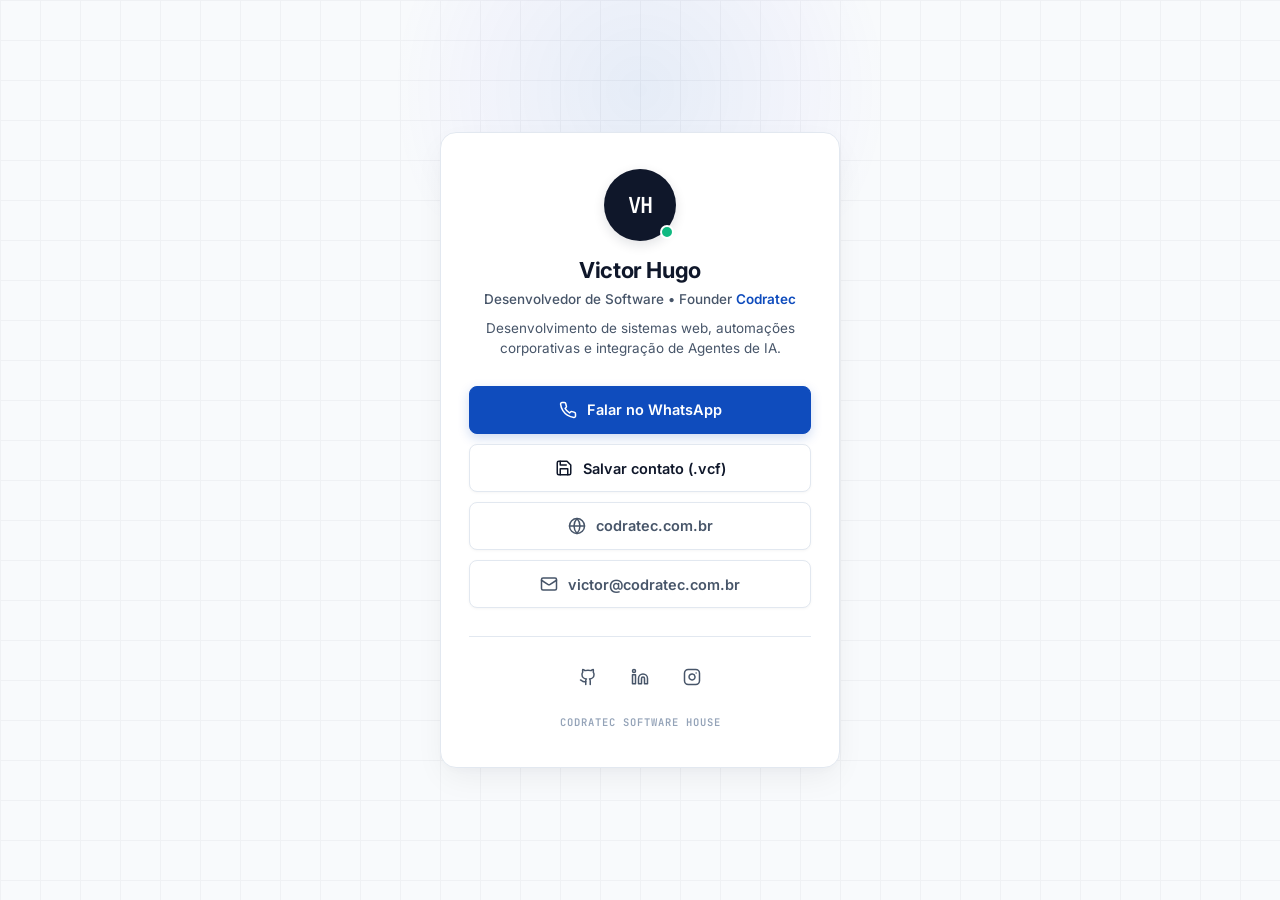
==== index.html @ 4f2d1aa6 "Add files via upload" ====
<!DOCTYPE html>
<html lang="pt-BR">

<head>
  <meta charset="UTF-8">
  <meta name="viewport" content="width=device-width, initial-scale=1.0">
  <title>Victor Hugo — Desenvolvedor de Software &amp; Founder @ Codratec</title>
  <meta name="description" content="Cartão digital e contatos diretos de Victor Hugo. Automações de processos, Agentes de IA e Sistemas Web sob medida.">
  <meta name="theme-color" content="#ffffff">

  <!-- FONTES: Inter e JetBrains Mono -->
  <link rel="preconnect" href="https://fonts.googleapis.com">
  <link rel="preconnect" href="https://fonts.gstatic.com" crossorigin>
  <link href="https://fonts.googleapis.com/css2?family=Inter:wght@400;500;600;700&family=JetBrains+Mono:wght@500;600&display=swap" rel="stylesheet">

  <link rel="stylesheet" href="style.css">
</head>

<body>

  <!-- ELEMENTOS ILUMINADORES DE FUNDO (LUZ & GRADE SUBTIL) -->
  <div class="bg-light" aria-hidden="true"></div>
  <div class="bg-grid" aria-hidden="true"></div>

  <!-- TOAST DE FEEDBACK DE AÇÕES -->
  <div id="toast" class="toast" role="status" aria-live="polite" aria-atomic="true">
    <svg class="toast-icon" width="16" height="16" viewBox="0 0 24 24" fill="none" stroke="currentColor" stroke-width="2.5" stroke-linecap="round" stroke-linejoin="round" aria-hidden="true"><polyline points="20 6 9 17 4 12"></polyline></svg>
    <span id="toast-text">Copiado com sucesso</span>
  </div>

  <div class="page-container">

    <main class="card">

      <!-- HEADER DE IDENTIDADE -->
      <header class="card-header">
        <div class="avatar-wrap">
          <div class="avatar" aria-label="Foto de perfil de Victor Hugo">VH</div>
          <span class="status-indicator" title="Disponível para novos projetos" aria-label="Status: Disponível para novos projetos"></span>
        </div>

        <div class="profile-info">
          <h1 class="name">Victor Hugo</h1>
          <p class="role">
            Desenvolvedor de Software • Founder <a href="https://codratec.com.br" target="_blank" rel="noopener noreferrer" class="brand-link">Codratec</a>
          </p>
          <p class="bio">
            Desenvolvimento de sistemas web, automações corporativas e integração de Agentes de IA.
          </p>
        </div>
      </header>

      <!-- AÇÃO PRINCIPAL & LINKS DE CONTATO -->
      <section class="actions-section" aria-label="Canais de Contato">
        
        <!-- AÇÃO PRIMÁRIA: WHATSAPP -->
        <a 
          href="https://wa.me/5521983573881?text=Ol%C3%A1%20Victor,%20vi%20seu%20cart%C3%A3o%20de%20visita%20e%20gostaria%20de%20conversar." 
          target="_blank" 
          rel="noopener noreferrer" 
          class="btn btn-primary"
        >
          <svg class="btn-svg" width="18" height="18" viewBox="0 0 24 24" fill="none" stroke="currentColor" stroke-width="2" stroke-linecap="round" stroke-linejoin="round" aria-hidden="true"><path d="M22 16.92v3a2 2 0 0 1-2.18 2 19.79 19.79 0 0 1-8.63-3.07 19.5 19.5 0 0 1-6-6 19.79 19.79 0 0 1-3.07-8.67A2 2 0 0 1 4.11 2h3a2 2 0 0 1 2 1.72 12.84 12.84 0 0 0 .7 2.81 2 2 0 0 1-.45 2.11L8.09 9.91a16 16 0 0 0 6 6l1.27-1.27a2 2 0 0 1 2.11-.45 12.84 12.84 0 0 0 2.81.7A2 2 0 0 1 22 16.92z"></path></svg>
          <span class="btn-label">Falar no WhatsApp</span>
        </a>

        <!-- AÇÃO SECUNDÁRIA: VCARD (.VCF) COM ESTADO DE LOADING -->
        <button id="vcard-btn" class="btn btn-secondary">
          <svg class="btn-svg default-icon" width="18" height="18" viewBox="0 0 24 24" fill="none" stroke="currentColor" stroke-width="2" stroke-linecap="round" stroke-linejoin="round" aria-hidden="true"><path d="M19 21H5a2 2 0 0 1-2-2V5a2 2 0 0 1 2-2h11l5 5v11a2 2 0 0 1-2 2z"></path><polyline points="17 21 17 13 7 13 7 21"></polyline><polyline points="7 3 7 8 15 8"></polyline></svg>
          <svg class="btn-svg spinner-icon" width="18" height="18" viewBox="0 0 24 24" fill="none" stroke="currentColor" stroke-width="2" stroke-linecap="round" stroke-linejoin="round" aria-hidden="true"><line x1="12" y1="2" x2="12" y2="6"></line><line x1="12" y1="18" x2="12" y2="22"></line><line x1="4.93" y1="4.93" x2="7.76" y2="7.76"></line><line x1="16.24" y1="16.24" x2="19.07" y2="19.07"></line><line x1="2" y1="12" x2="6" y2="12"></line><line x1="18" y1="12" x2="22" y2="12"></line><line x1="4.93" y1="19.07" x2="7.76" y2="16.24"></line><line x1="16.24" y1="7.76" x2="19.07" y2="4.93"></line></svg>
          <span class="btn-label">Salvar contato (.vcf)</span>
        </button>

        <!-- SITE INSTITUCIONAL -->
        <a 
          href="https://codratec.com.br" 
          target="_blank" 
          rel="noopener noreferrer" 
          class="btn btn-tertiary"
        >
          <svg class="btn-svg" width="18" height="18" viewBox="0 0 24 24" fill="none" stroke="currentColor" stroke-width="2" stroke-linecap="round" stroke-linejoin="round" aria-hidden="true"><circle cx="12" cy="12" r="10"></circle><line x1="2" x2="22" y1="12" y2="12"></line><path d="M12 2a15.3 15.3 0 0 1 4 10 15.3 15.3 0 0 1-4 10 15.3 15.3 0 0 1-4-10 15.3 15.3 0 0 1 4-10z"></path></svg>
          <span class="btn-label">codratec.com.br</span>
        </a>

        <!-- CÓPIA DE E-MAIL -->
        <button class="btn btn-tertiary copy-trigger" data-copy="victor@codratec.com.br">
          <svg class="btn-svg" width="18" height="18" viewBox="0 0 24 24" fill="none" stroke="currentColor" stroke-width="2" stroke-linecap="round" stroke-linejoin="round" aria-hidden="true"><rect width="20" height="16" x="2" y="4" rx="2"></rect><path d="m22 7-8.97 5.7a1.94 1.94 0 0 1-2.06 0L2 7"></path></svg>
          <span class="btn-label">victor@codratec.com.br</span>
        </button>

      </section>

      <!-- PERFIS SOCIAIS -->
      <footer class="card-footer">
        <nav class="social-nav" aria-label="Redes Sociais">
          <a href="https://github.com/viteeet" target="_blank" rel="noopener noreferrer" aria-label="GitHub de Victor Hugo" class="social-link">
            <svg width="18" height="18" viewBox="0 0 24 24" fill="none" stroke="currentColor" stroke-width="2" stroke-linecap="round" stroke-linejoin="round"><path d="M15 22v-4a4.8 4.8 0 0 0-1-3.5c3 0 6-2 6-5.5.08-1.25-.27-2.48-1-3.5.28-1.15.28-2.35 0-3.5 0 0-1 0-3 1.5-2.64-.5-5.36-.5-8 0C6 2 5 2 5 2c-.3 1.15-.3 2.35 0 3.5A5.403 5.403 0 0 0 4 9c0 3.5 3 5.5 6 5.5-.39.49-.68 1.05-.85 1.65-.17.6-.22 1.23-.15 1.85v4"></path><path d="M9 18c-4.51 2-5-2-7-2"></path></svg>
          </a>
          <a href="https://br.linkedin.com/in/victor-hugo-8785451b9" target="_blank" rel="noopener noreferrer" aria-label="LinkedIn de Victor Hugo" class="social-link">
            <svg width="18" height="18" viewBox="0 0 24 24" fill="none" stroke="currentColor" stroke-width="2" stroke-linecap="round" stroke-linejoin="round"><path d="M16 8a6 6 0 0 1 6 6v7h-4v-7a2 2 0 0 0-2-2 2 2 0 0 0-2 2v7h-4v-7a6 6 0 0 1 6-6z"></path><rect width="4" height="12" x="2" y="9"></rect><circle cx="4" cy="4" r="2"></circle></svg>
          </a>
          <a href="https://www.instagram.com/codratec/" target="_blank" rel="noopener noreferrer" aria-label="Instagram da Codratec" class="social-link">
            <svg width="18" height="18" viewBox="0 0 24 24" fill="none" stroke="currentColor" stroke-width="2" stroke-linecap="round" stroke-linejoin="round"><rect width="20" height="20" x="2" y="2" rx="5" ry="5"></rect><path d="M16 11.37A4 4 0 1 1 12.63 8 4 4 0 0 1 16 11.37z"></path><line x1="17.5" x2="17.51" y1="6.5" y2="6.5"></line></svg>
          </a>
        </nav>
        
        <div class="brand-tag">CODRATEC SOFTWARE HOUSE</div>
      </footer>

    </main>

  </div>

  <script src="script.js"></script>

</body>

</html>
---- style.css ----
/* =====================================================
   DESIGN SYSTEM - CODRATEC BIO SITE
   Baseado em princípios de Product Design (UI/UX)
===================================================== */

:root {
  /* Cores de Marca & Neutras */
  --color-brand-primary: #0f4cbd;
  --color-brand-hover: #0b3d91;
  --color-brand-active: #082d6c;
  
  --color-bg-page: #f8fafc;
  --color-bg-card: #ffffff;
  --color-bg-subtle: #f1f5f9;
  
  --color-text-primary: #0f172a;
  --color-text-secondary: #475569;
  --color-text-tertiary: #94a3b8;
  
  --color-border: #e2e8f0;
  --color-border-hover: #cbd5e1;
  
  --color-success: #10b981;
  --color-focus-ring: #0f4cbd;

  /* Tipografia */
  --font-sans: 'Inter', -apple-system, BlinkMacSystemFont, "Segoe UI", Roboto, sans-serif;
  --font-mono: 'JetBrains Mono', monospace;

  /* Geometria & Sombras */
  --radius-sm: 6px;
  --radius-md: 8px;
  --radius-lg: 16px;
  --radius-full: 9999px;
}

/* RESET MINIMALISTA & ACESSIBILIDADE */
*, *::before, *::after {
  box-sizing: border-box;
  margin: 0;
  padding: 0;
}

html, body {
  min-height: 100vh;
  background-color: var(--color-bg-page);
}

body {
  color: var(--color-text-primary);
  font-family: var(--font-sans);
  font-size: 14px;
  line-height: 1.5;
  -webkit-font-smoothing: antialiased;
  -moz-osx-font-smoothing: grayscale;
  display: flex;
  align-items: center;
  justify-content: center;
  padding: 24px 20px;
  padding-bottom: max(24px, env(safe-area-inset-bottom));
  position: relative;
  overflow-x: hidden;
}

/* EFEITOS ELEGANTES DE LUZ E ESTRUTURA NO FUNDO */
.bg-light {
  position: fixed;
  top: -100px;
  left: 50%;
  transform: translateX(-50%);
  width: 540px;
  height: 380px;
  background: radial-gradient(circle, rgba(15, 76, 189, 0.08) 0%, rgba(79, 70, 229, 0.03) 50%, transparent 75%);
  pointer-events: none;
  z-index: 0;
  border-radius: 50%;
}

.bg-grid {
  position: fixed;
  inset: 0;
  opacity: 0.035;
  background-image: 
    linear-gradient(to right, var(--color-text-primary) 1px, transparent 1px),
    linear-gradient(to bottom, var(--color-text-primary) 1px, transparent 1px);
  background-size: 2.5rem 2.5rem;
  pointer-events: none;
  z-index: 0;
}

a {
  color: inherit;
  text-decoration: none;
  -webkit-tap-highlight-color: transparent;
}

button {
  font-family: inherit;
  font-size: inherit;
  cursor: pointer;
  border: none;
  background: none;
  color: inherit;
  text-align: left;
  -webkit-tap-highlight-color: transparent;
}

/* FOCUS ACCESSIBILITY (WCAG Standard) */
:focus-visible {
  outline: 2px solid var(--color-focus-ring);
  outline-offset: 2px;
}

/* LAYOUT CONTAINER */
.page-container {
  position: relative;
  z-index: 1;
  width: 100%;
  max-width: 400px;
  margin: 0 auto;
}

/* NO MOBILE: SEM CAIXA/CARD, FLUI NATIVO NA TELA */
.card {
  background-color: transparent;
  border: none;
  border-radius: 0;
  padding: 0;
  box-shadow: none;
  width: 100%;
}

/* DESKTOP (>= 640px): APLICA O CARD E ESTRUTURA COM SOMBRA SUAVE DE SOBREPOSIÇÃO */
@media (min-width: 640px) {
  body {
    padding: 40px 16px;
  }

  .card {
    background-color: var(--color-bg-card);
    border: 1px solid var(--color-border);
    border-radius: var(--radius-lg);
    padding: 36px 28px;
    box-shadow: 0 12px 32px -4px rgba(15, 23, 42, 0.06), 0 4px 12px -2px rgba(15, 23, 42, 0.03);
  }
}

/* HEADER DO PERFIL */
.card-header {
  display: flex;
  flex-direction: column;
  align-items: center;
  text-align: center;
  margin-bottom: 28px;
}

.avatar-wrap {
  position: relative;
  margin-bottom: 16px;
}

.avatar {
  width: 72px;
  height: 72px;
  border-radius: 50%;
  background-color: var(--color-text-primary);
  color: #ffffff;
  display: flex;
  align-items: center;
  justify-content: center;
  font-family: var(--font-mono);
  font-weight: 600;
  font-size: 22px;
  letter-spacing: -0.5px;
  user-select: none;
  box-shadow: 0 4px 12px rgba(15, 23, 42, 0.12);
}

.status-indicator {
  position: absolute;
  bottom: 2px;
  right: 2px;
  width: 14px;
  height: 14px;
  background-color: var(--color-success);
  border: 2.5px solid #ffffff;
  border-radius: 50%;
}

.name {
  font-size: 22px;
  font-weight: 700;
  letter-spacing: -0.4px;
  color: var(--color-text-primary);
  line-height: 1.25;
}

.role {
  font-size: 13.5px;
  font-weight: 500;
  color: var(--color-text-secondary);
  margin-top: 4px;
}

.brand-link {
  color: var(--color-brand-primary);
  font-weight: 600;
  transition: color 0.15s ease;
}

.brand-link:hover {
  color: var(--color-brand-hover);
  text-decoration: underline;
}

.bio {
  font-size: 13.5px;
  color: var(--color-text-secondary);
  margin-top: 10px;
  line-height: 1.45;
  max-width: 320px;
}

/* SEÇÃO DE AÇÕES & BOTÕES */
.actions-section {
  display: flex;
  flex-direction: column;
  gap: 10px;
  margin-bottom: 28px;
}

/* COMPONENTE BOTÃO COM ESTADOS COMPLETOS */
.btn {
  display: flex;
  align-items: center;
  justify-content: center;
  gap: 10px;
  width: 100%;
  min-height: 48px;
  padding: 0 16px;
  border-radius: var(--radius-md);
  font-size: 14.5px;
  font-weight: 600;
  transition: background-color 0.15s ease, border-color 0.15s ease, color 0.15s ease, transform 0.1s ease, box-shadow 0.15s ease;
  user-select: none;
  position: relative;
}

.btn-svg {
  flex-shrink: 0;
  transition: transform 0.15s ease;
}

.btn-label {
  white-space: nowrap;
  overflow: hidden;
  text-overflow: ellipsis;
}

/* BOTÃO PRIMÁRIO (WHATSAPP) */
.btn-primary {
  background-color: var(--color-brand-primary);
  border: 1px solid var(--color-brand-primary);
  color: #ffffff;
  box-shadow: 0 4px 12px rgba(15, 76, 189, 0.2);
}

.btn-primary:hover {
  background-color: var(--color-brand-hover);
  border-color: var(--color-brand-hover);
  box-shadow: 0 6px 16px rgba(15, 76, 189, 0.28);
}

.btn-primary:active {
  background-color: var(--color-brand-active);
  transform: scale(0.99);
  box-shadow: 0 2px 8px rgba(15, 76, 189, 0.2);
}

/* BOTÃO SECUNDÁRIO (VCARD / CONTATO) */
.btn-secondary {
  background-color: #ffffff;
  border: 1px solid var(--color-border);
  color: var(--color-text-primary);
  box-shadow: 0 1px 3px rgba(0, 0, 0, 0.04);
}

.btn-secondary:hover {
  background-color: var(--color-bg-subtle);
  border-color: var(--color-border-hover);
  box-shadow: 0 2px 6px rgba(0, 0, 0, 0.06);
}

.btn-secondary:active {
  background-color: #e2e8f0;
  transform: scale(0.99);
}

/* BOTÃO TERCIÁRIO (LINKS SECUNDÁRIOS & CÓPIA) */
.btn-tertiary {
  background-color: #ffffff;
  border: 1px solid var(--color-border);
  color: var(--color-text-secondary);
  box-shadow: 0 1px 3px rgba(0, 0, 0, 0.04);
}

.btn-tertiary:hover {
  background-color: var(--color-bg-subtle);
  border-color: var(--color-border-hover);
  color: var(--color-text-primary);
  box-shadow: 0 2px 6px rgba(0, 0, 0, 0.06);
}

.btn-tertiary:active {
  background-color: #e2e8f0;
  transform: scale(0.99);
}

/* ESTADO DISABLED E LOADING */
.btn:disabled, .btn.is-disabled {
  opacity: 0.6;
  cursor: not-allowed;
  pointer-events: none;
}

.spinner-icon {
  display: none;
  animation: spin 0.8s linear infinite;
}

.btn.is-loading .default-icon {
  display: none;
}

.btn.is-loading .spinner-icon {
  display: block;
}

@keyframes spin {
  from { transform: rotate(0deg); }
  to { transform: rotate(360deg); }
}

/* FOOTER DO CARD & REDES SOCIAIS */
.card-footer {
  display: flex;
  flex-direction: column;
  align-items: center;
  gap: 18px;
  padding-top: 20px;
  border-top: 1px solid var(--color-border);
}

.social-nav {
  display: flex;
  align-items: center;
  justify-content: center;
  gap: 12px;
}

.social-link {
  display: flex;
  align-items: center;
  justify-content: center;
  width: 40px;
  height: 40px;
  border-radius: var(--radius-sm);
  color: var(--color-text-secondary);
  transition: color 0.15s ease, background-color 0.15s ease;
}

.social-link:hover {
  color: var(--color-text-primary);
  background-color: var(--color-bg-subtle);
}

.brand-tag {
  font-family: var(--font-mono);
  font-size: 10.5px;
  font-weight: 600;
  letter-spacing: 1px;
  color: var(--color-text-tertiary);
}

/* TOAST FEEDBACK COMPONENT */
.toast {
  position: fixed;
  bottom: max(24px, env(safe-area-inset-bottom));
  left: 50%;
  transform: translateX(-50%) translateY(40px);
  opacity: 0;
  visibility: hidden;
  background-color: var(--color-text-primary);
  color: #ffffff;
  padding: 10px 16px;
  border-radius: var(--radius-md);
  font-size: 13px;
  font-weight: 500;
  display: flex;
  align-items: center;
  gap: 8px;
  box-shadow: 0 10px 25px -3px rgba(0, 0, 0, 0.15);
  z-index: 1000;
  transition: transform 0.2s ease, opacity 0.2s ease, visibility 0.2s ease;
  pointer-events: none;
}

.toast.is-visible {
  transform: translateX(-50%) translateY(0);
  opacity: 1;
  visibility: visible;
}

.toast-icon {
  color: var(--color-success);
}
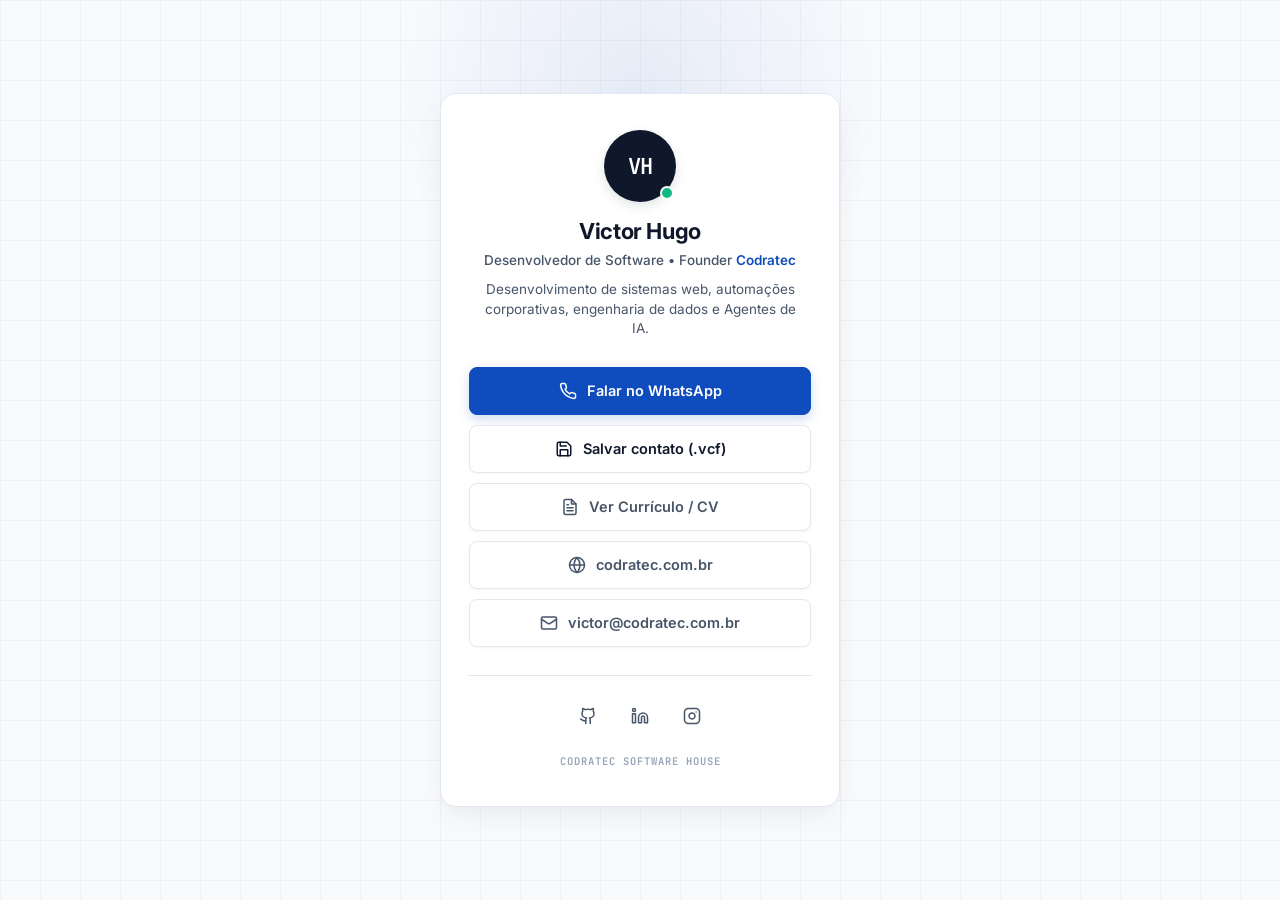
==== commit d1279bac: "update adicionando cv" ====
--- a/index.html
+++ b/index.html
@@ -5,7 +5,7 @@
   <meta charset="UTF-8">
   <meta name="viewport" content="width=device-width, initial-scale=1.0">
   <title>Victor Hugo — Desenvolvedor de Software &amp; Founder @ Codratec</title>
-  <meta name="description" content="Cartão digital e contatos diretos de Victor Hugo. Automações de processos, Agentes de IA e Sistemas Web sob medida.">
+  <meta name="description" content="Cartão digital e contatos diretos de Victor Hugo. Automações de processos, dados, Agentes de IA e Sistemas Web sob medida.">
   <meta name="theme-color" content="#ffffff">
 
   <!-- FONTES: Inter e JetBrains Mono -->
@@ -45,7 +45,7 @@
             Desenvolvedor de Software • Founder <a href="https://codratec.com.br" target="_blank" rel="noopener noreferrer" class="brand-link">Codratec</a>
           </p>
           <p class="bio">
-            Desenvolvimento de sistemas web, automações corporativas e integração de Agentes de IA.
+            Desenvolvimento de sistemas web, automações corporativas, engenharia de dados e Agentes de IA.
           </p>
         </div>
       </header>
@@ -70,6 +70,15 @@
           <svg class="btn-svg spinner-icon" width="18" height="18" viewBox="0 0 24 24" fill="none" stroke="currentColor" stroke-width="2" stroke-linecap="round" stroke-linejoin="round" aria-hidden="true"><line x1="12" y1="2" x2="12" y2="6"></line><line x1="12" y1="18" x2="12" y2="22"></line><line x1="4.93" y1="4.93" x2="7.76" y2="7.76"></line><line x1="16.24" y1="16.24" x2="19.07" y2="19.07"></line><line x1="2" y1="12" x2="6" y2="12"></line><line x1="18" y1="12" x2="22" y2="12"></line><line x1="4.93" y1="19.07" x2="7.76" y2="16.24"></line><line x1="16.24" y1="7.76" x2="19.07" y2="4.93"></line></svg>
           <span class="btn-label">Salvar contato (.vcf)</span>
         </button>
+
+        <!-- VER CURRÍCULO PROFISSIONAL -->
+        <a 
+          href="curriculo.html" 
+          class="btn btn-tertiary"
+        >
+          <svg class="btn-svg" width="18" height="18" viewBox="0 0 24 24" fill="none" stroke="currentColor" stroke-width="2" stroke-linecap="round" stroke-linejoin="round" aria-hidden="true"><path d="M14 2H6a2 2 0 0 0-2 2v16a2 2 0 0 0 2 2h12a2 2 0 0 0 2-2V8z"></path><polyline points="14 2 14 8 20 8"></polyline><line x1="16" y1="13" x2="8" y2="13"></line><line x1="16" y1="17" x2="8" y2="17"></line><polyline points="10 9 9 9 8 9"></polyline></svg>
+          <span class="btn-label">Ver Currículo / CV</span>
+        </a>
 
         <!-- SITE INSTITUCIONAL -->
         <a 
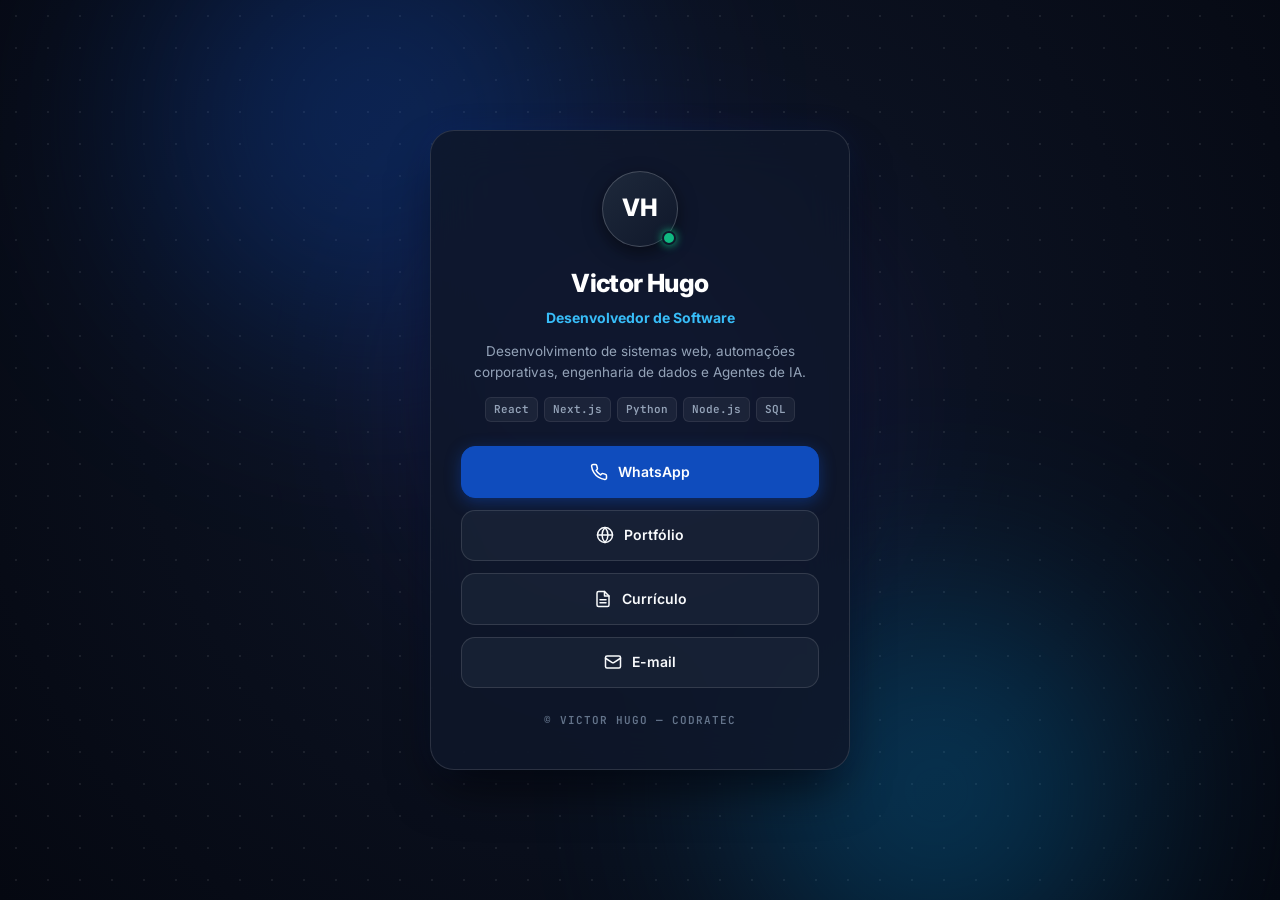
==== commit a56fbea1: "update ux and ui" ====
--- a/index.html
+++ b/index.html
@@ -4,121 +4,111 @@
 <head>
   <meta charset="UTF-8">
   <meta name="viewport" content="width=device-width, initial-scale=1.0">
-  <title>Victor Hugo — Desenvolvedor de Software &amp; Founder @ Codratec</title>
-  <meta name="description" content="Cartão digital e contatos diretos de Victor Hugo. Automações de processos, dados, Agentes de IA e Sistemas Web sob medida.">
-  <meta name="theme-color" content="#ffffff">
+  <title>Victor Hugo | Desenvolvedor de Software</title>
+  <meta name="description" content="Cartão digital e contatos diretos de Victor Hugo. Automações corporativas, engenharia de dados, Agentes de IA e Sistemas Web sob medida.">
+  <meta name="theme-color" content="#090d16">
 
   <!-- FONTES: Inter e JetBrains Mono -->
   <link rel="preconnect" href="https://fonts.googleapis.com">
   <link rel="preconnect" href="https://fonts.gstatic.com" crossorigin>
-  <link href="https://fonts.googleapis.com/css2?family=Inter:wght@400;500;600;700&family=JetBrains+Mono:wght@500;600&display=swap" rel="stylesheet">
+  <link href="https://fonts.googleapis.com/css2?family=Inter:wght@400;500;600;700;800&family=JetBrains+Mono:wght@500;600&display=swap" rel="stylesheet">
 
   <link rel="stylesheet" href="style.css">
 </head>
 
 <body>
 
-  <!-- ELEMENTOS ILUMINADORES DE FUNDO (LUZ & GRADE SUBTIL) -->
-  <div class="bg-light" aria-hidden="true"></div>
-  <div class="bg-grid" aria-hidden="true"></div>
+  <!-- BACKGROUND ANIMADO DARK (LUZES FLUTUANTES + GRADE PULSANTE) -->
+  <div class="bg-animated" aria-hidden="true">
+    <div class="bg-grid-overlay"></div>
+    <div class="glow-orb glow-orb-1"></div>
+    <div class="glow-orb glow-orb-2"></div>
+    <div class="glow-orb glow-orb-3"></div>
+  </div>
 
-  <!-- TOAST DE FEEDBACK DE AÇÕES -->
+  <!-- TOAST DE FEEDBACK -->
   <div id="toast" class="toast" role="status" aria-live="polite" aria-atomic="true">
     <svg class="toast-icon" width="16" height="16" viewBox="0 0 24 24" fill="none" stroke="currentColor" stroke-width="2.5" stroke-linecap="round" stroke-linejoin="round" aria-hidden="true"><polyline points="20 6 9 17 4 12"></polyline></svg>
-    <span id="toast-text">Copiado com sucesso</span>
+    <span id="toast-text">victor@codratec.com.br copiado</span>
   </div>
 
-  <div class="page-container">
+  <!-- CARD CENTRALIZADO DARK (CAPRICHADO E ELEGANTE) -->
+  <main class="bio-card">
 
-    <main class="card">
+    <!-- HEADER DO PERFIL -->
+    <header class="bio-header">
+      <div class="avatar-wrap">
+        <div class="avatar">VH</div>
+        <span class="status-dot" title="Disponível para novos projetos"></span>
+      </div>
 
-      <!-- HEADER DE IDENTIDADE -->
-      <header class="card-header">
-        <div class="avatar-wrap">
-          <div class="avatar" aria-label="Foto de perfil de Victor Hugo">VH</div>
-          <span class="status-indicator" title="Disponível para novos projetos" aria-label="Status: Disponível para novos projetos"></span>
-        </div>
+      <h1 class="bio-name">Victor Hugo</h1>
+      <h2 class="bio-role">Desenvolvedor de Software</h2>
+      <p class="bio-desc">
+        Desenvolvimento de sistemas web, automações corporativas, engenharia de dados e Agentes de IA.
+      </p>
 
-        <div class="profile-info">
-          <h1 class="name">Victor Hugo</h1>
-          <p class="role">
-            Desenvolvedor de Software • Founder <a href="https://codratec.com.br" target="_blank" rel="noopener noreferrer" class="brand-link">Codratec</a>
-          </p>
-          <p class="bio">
-            Desenvolvimento de sistemas web, automações corporativas, engenharia de dados e Agentes de IA.
-          </p>
-        </div>
-      </header>
+      <!-- TAGS DE TECNOLOGIAS SUBTIS -->
+      <div class="tech-pills">
+        <span class="tech-pill">React</span>
+        <span class="tech-pill">Next.js</span>
+        <span class="tech-pill">Python</span>
+        <span class="tech-pill">Node.js</span>
+        <span class="tech-pill">SQL</span>
+      </div>
+    </header>
 
-      <!-- AÇÃO PRINCIPAL & LINKS DE CONTATO -->
-      <section class="actions-section" aria-label="Canais de Contato">
-        
-        <!-- AÇÃO PRIMÁRIA: WHATSAPP -->
-        <a 
-          href="https://wa.me/5521983573881?text=Ol%C3%A1%20Victor,%20vi%20seu%20cart%C3%A3o%20de%20visita%20e%20gostaria%20de%20conversar." 
-          target="_blank" 
-          rel="noopener noreferrer" 
-          class="btn btn-primary"
-        >
-          <svg class="btn-svg" width="18" height="18" viewBox="0 0 24 24" fill="none" stroke="currentColor" stroke-width="2" stroke-linecap="round" stroke-linejoin="round" aria-hidden="true"><path d="M22 16.92v3a2 2 0 0 1-2.18 2 19.79 19.79 0 0 1-8.63-3.07 19.5 19.5 0 0 1-6-6 19.79 19.79 0 0 1-3.07-8.67A2 2 0 0 1 4.11 2h3a2 2 0 0 1 2 1.72 12.84 12.84 0 0 0 .7 2.81 2 2 0 0 1-.45 2.11L8.09 9.91a16 16 0 0 0 6 6l1.27-1.27a2 2 0 0 1 2.11-.45 12.84 12.84 0 0 0 2.81.7A2 2 0 0 1 22 16.92z"></path></svg>
-          <span class="btn-label">Falar no WhatsApp</span>
-        </a>
+    <!-- BOTÕES EMPILHADOS LIMPOS -->
+    <div class="bio-links">
 
-        <!-- AÇÃO SECUNDÁRIA: VCARD (.VCF) COM ESTADO DE LOADING -->
-        <button id="vcard-btn" class="btn btn-secondary">
-          <svg class="btn-svg default-icon" width="18" height="18" viewBox="0 0 24 24" fill="none" stroke="currentColor" stroke-width="2" stroke-linecap="round" stroke-linejoin="round" aria-hidden="true"><path d="M19 21H5a2 2 0 0 1-2-2V5a2 2 0 0 1 2-2h11l5 5v11a2 2 0 0 1-2 2z"></path><polyline points="17 21 17 13 7 13 7 21"></polyline><polyline points="7 3 7 8 15 8"></polyline></svg>
-          <svg class="btn-svg spinner-icon" width="18" height="18" viewBox="0 0 24 24" fill="none" stroke="currentColor" stroke-width="2" stroke-linecap="round" stroke-linejoin="round" aria-hidden="true"><line x1="12" y1="2" x2="12" y2="6"></line><line x1="12" y1="18" x2="12" y2="22"></line><line x1="4.93" y1="4.93" x2="7.76" y2="7.76"></line><line x1="16.24" y1="16.24" x2="19.07" y2="19.07"></line><line x1="2" y1="12" x2="6" y2="12"></line><line x1="18" y1="12" x2="22" y2="12"></line><line x1="4.93" y1="19.07" x2="7.76" y2="16.24"></line><line x1="16.24" y1="7.76" x2="19.07" y2="4.93"></line></svg>
-          <span class="btn-label">Salvar contato (.vcf)</span>
-        </button>
+      <!-- 1. WHATSAPP -->
+      <a 
+        href="https://wa.me/5521983573881?text=Ol%C3%A1%20Victor,%20vi%20seu%20cart%C3%A3o%20de%20visita%20e%20gostaria%20de%20conversar." 
+        target="_blank" 
+        rel="noopener noreferrer" 
+        class="bio-btn btn-primary"
+      >
+        <svg width="18" height="18" viewBox="0 0 24 24" fill="none" stroke="currentColor" stroke-width="2" stroke-linecap="round" stroke-linejoin="round"><path d="M22 16.92v3a2 2 0 0 1-2.18 2 19.79 19.79 0 0 1-8.63-3.07 19.5 19.5 0 0 1-6-6 19.79 19.79 0 0 1-3.07-8.67A2 2 0 0 1 4.11 2h3a2 2 0 0 1 2 1.72 12.84 12.84 0 0 0 .7 2.81 2 2 0 0 1-.45 2.11L8.09 9.91a16 16 0 0 0 6 6l1.27-1.27a2 2 0 0 1 2.11-.45 12.84 12.84 0 0 0 2.81.7A2 2 0 0 1 22 16.92z"></path></svg>
+        <span>WhatsApp</span>
+      </a>
 
-        <!-- VER CURRÍCULO PROFISSIONAL -->
-        <a 
-          href="curriculo.html" 
-          class="btn btn-tertiary"
-        >
-          <svg class="btn-svg" width="18" height="18" viewBox="0 0 24 24" fill="none" stroke="currentColor" stroke-width="2" stroke-linecap="round" stroke-linejoin="round" aria-hidden="true"><path d="M14 2H6a2 2 0 0 0-2 2v16a2 2 0 0 0 2 2h12a2 2 0 0 0 2-2V8z"></path><polyline points="14 2 14 8 20 8"></polyline><line x1="16" y1="13" x2="8" y2="13"></line><line x1="16" y1="17" x2="8" y2="17"></line><polyline points="10 9 9 9 8 9"></polyline></svg>
-          <span class="btn-label">Ver Currículo / CV</span>
-        </a>
+      <!-- 2. PORTFÓLIO -->
+      <a 
+        href="https://codratec.com.br" 
+        target="_blank" 
+        rel="noopener noreferrer" 
+        class="bio-btn btn-outline"
+      >
+        <svg width="18" height="18" viewBox="0 0 24 24" fill="none" stroke="currentColor" stroke-width="2" stroke-linecap="round" stroke-linejoin="round"><circle cx="12" cy="12" r="10"></circle><line x1="2" x2="22" y1="12" y2="12"></line><path d="M12 2a15.3 15.3 0 0 1 4 10 15.3 15.3 0 0 1-4 10 15.3 15.3 0 0 1-4-10 15.3 15.3 0 0 1 4-10z"></path></svg>
+        <span>Portfólio</span>
+      </a>
 
-        <!-- SITE INSTITUCIONAL -->
-        <a 
-          href="https://codratec.com.br" 
-          target="_blank" 
-          rel="noopener noreferrer" 
-          class="btn btn-tertiary"
-        >
-          <svg class="btn-svg" width="18" height="18" viewBox="0 0 24 24" fill="none" stroke="currentColor" stroke-width="2" stroke-linecap="round" stroke-linejoin="round" aria-hidden="true"><circle cx="12" cy="12" r="10"></circle><line x1="2" x2="22" y1="12" y2="12"></line><path d="M12 2a15.3 15.3 0 0 1 4 10 15.3 15.3 0 0 1-4 10 15.3 15.3 0 0 1-4-10 15.3 15.3 0 0 1 4-10z"></path></svg>
-          <span class="btn-label">codratec.com.br</span>
-        </a>
+      <!-- 3. CURRÍCULO -->
+      <a 
+        href="curriculo.html" 
+        class="bio-btn btn-outline"
+      >
+        <svg width="18" height="18" viewBox="0 0 24 24" fill="none" stroke="currentColor" stroke-width="2" stroke-linecap="round" stroke-linejoin="round"><path d="M14 2H6a2 2 0 0 0-2 2v16a2 2 0 0 0 2 2h12a2 2 0 0 0 2-2V8z"></path><polyline points="14 2 14 8 20 8"></polyline><line x1="16" y1="13" x2="8" y2="13"></line><line x1="16" y1="17" x2="8" y2="17"></line></svg>
+        <span>Currículo</span>
+      </a>
 
-        <!-- CÓPIA DE E-MAIL -->
-        <button class="btn btn-tertiary copy-trigger" data-copy="victor@codratec.com.br">
-          <svg class="btn-svg" width="18" height="18" viewBox="0 0 24 24" fill="none" stroke="currentColor" stroke-width="2" stroke-linecap="round" stroke-linejoin="round" aria-hidden="true"><rect width="20" height="16" x="2" y="4" rx="2"></rect><path d="m22 7-8.97 5.7a1.94 1.94 0 0 1-2.06 0L2 7"></path></svg>
-          <span class="btn-label">victor@codratec.com.br</span>
-        </button>
+      <!-- 4. E-MAIL -->
+      <a 
+        href="mailto:victor@codratec.com.br" 
+        class="bio-btn btn-outline"
+      >
+        <svg width="18" height="18" viewBox="0 0 24 24" fill="none" stroke="currentColor" stroke-width="2" stroke-linecap="round" stroke-linejoin="round"><rect x="2" y="4" width="20" height="16" rx="2"></rect><path d="m22 7-8.97 5.7a1.94 1.94 0 0 1-2.06 0L2 7"></path></svg>
+        <span>E-mail</span>
+      </a>
 
-      </section>
+    </div>
 
-      <!-- PERFIS SOCIAIS -->
-      <footer class="card-footer">
-        <nav class="social-nav" aria-label="Redes Sociais">
-          <a href="https://github.com/viteeet" target="_blank" rel="noopener noreferrer" aria-label="GitHub de Victor Hugo" class="social-link">
-            <svg width="18" height="18" viewBox="0 0 24 24" fill="none" stroke="currentColor" stroke-width="2" stroke-linecap="round" stroke-linejoin="round"><path d="M15 22v-4a4.8 4.8 0 0 0-1-3.5c3 0 6-2 6-5.5.08-1.25-.27-2.48-1-3.5.28-1.15.28-2.35 0-3.5 0 0-1 0-3 1.5-2.64-.5-5.36-.5-8 0C6 2 5 2 5 2c-.3 1.15-.3 2.35 0 3.5A5.403 5.403 0 0 0 4 9c0 3.5 3 5.5 6 5.5-.39.49-.68 1.05-.85 1.65-.17.6-.22 1.23-.15 1.85v4"></path><path d="M9 18c-4.51 2-5-2-7-2"></path></svg>
-          </a>
-          <a href="https://br.linkedin.com/in/victor-hugo-8785451b9" target="_blank" rel="noopener noreferrer" aria-label="LinkedIn de Victor Hugo" class="social-link">
-            <svg width="18" height="18" viewBox="0 0 24 24" fill="none" stroke="currentColor" stroke-width="2" stroke-linecap="round" stroke-linejoin="round"><path d="M16 8a6 6 0 0 1 6 6v7h-4v-7a2 2 0 0 0-2-2 2 2 0 0 0-2 2v7h-4v-7a6 6 0 0 1 6-6z"></path><rect width="4" height="12" x="2" y="9"></rect><circle cx="4" cy="4" r="2"></circle></svg>
-          </a>
-          <a href="https://www.instagram.com/codratec/" target="_blank" rel="noopener noreferrer" aria-label="Instagram da Codratec" class="social-link">
-            <svg width="18" height="18" viewBox="0 0 24 24" fill="none" stroke="currentColor" stroke-width="2" stroke-linecap="round" stroke-linejoin="round"><rect width="20" height="20" x="2" y="2" rx="5" ry="5"></rect><path d="M16 11.37A4 4 0 1 1 12.63 8 4 4 0 0 1 16 11.37z"></path><line x1="17.5" x2="17.51" y1="6.5" y2="6.5"></line></svg>
-          </a>
-        </nav>
-        
-        <div class="brand-tag">CODRATEC SOFTWARE HOUSE</div>
-      </footer>
+    <!-- FOOTER -->
+    <footer class="bio-footer">
+      © Victor Hugo — Codratec
+    </footer>
 
-    </main>
-
-  </div>
+  </main>
 
   <script src="script.js"></script>
 
--- a/style.css
+++ b/style.css
@@ -1,416 +1,413 @@
 /* =====================================================
-   DESIGN SYSTEM - CODRATEC BIO SITE
-   Baseado em princípios de Product Design (UI/UX)
-===================================================== */
-
+   DARK EXECUTIVE TECH BIO SITE — ULTRA CAPRICHADO (VERCEL/APPLE STYLE)
+   ===================================================== */
 :root {
-  /* Cores de Marca & Neutras */
   --color-brand-primary: #0f4cbd;
-  --color-brand-hover: #0b3d91;
-  --color-brand-active: #082d6c;
-  
-  --color-bg-page: #f8fafc;
-  --color-bg-card: #ffffff;
-  --color-bg-subtle: #f1f5f9;
-  
-  --color-text-primary: #0f172a;
-  --color-text-secondary: #475569;
-  --color-text-tertiary: #94a3b8;
-  
-  --color-border: #e2e8f0;
-  --color-border-hover: #cbd5e1;
-  
-  --color-success: #10b981;
-  --color-focus-ring: #0f4cbd;
-
-  /* Tipografia */
+  --color-brand-hover: #1d4ed8;
+  --color-bg-page: #090d16;
+  --color-bg-card: rgba(15, 23, 42, 0.85);
+  --color-text-primary: #f8fafc;
+  --color-text-secondary: #94a3b8;
+  --color-text-tertiary: #64748b;
+  --color-border: rgba(255, 255, 255, 0.12);
+  --color-border-hover: rgba(56, 189, 248, 0.4);
+
   --font-sans: 'Inter', -apple-system, BlinkMacSystemFont, "Segoe UI", Roboto, sans-serif;
   --font-mono: 'JetBrains Mono', monospace;
-
-  /* Geometria & Sombras */
-  --radius-sm: 6px;
-  --radius-md: 8px;
-  --radius-lg: 16px;
-  --radius-full: 9999px;
-}
-
-/* RESET MINIMALISTA & ACESSIBILIDADE */
+}
+
 *, *::before, *::after {
   box-sizing: border-box;
   margin: 0;
   padding: 0;
 }
 
-html, body {
-  min-height: 100vh;
+body {
   background-color: var(--color-bg-page);
-}
-
-body {
   color: var(--color-text-primary);
   font-family: var(--font-sans);
-  font-size: 14px;
-  line-height: 1.5;
+  font-size: 15px;
+  line-height: 1.6;
   -webkit-font-smoothing: antialiased;
-  -moz-osx-font-smoothing: grayscale;
+  min-height: 100vh;
   display: flex;
   align-items: center;
   justify-content: center;
-  padding: 24px 20px;
-  padding-bottom: max(24px, env(safe-area-inset-bottom));
+  padding: 32px 16px;
   position: relative;
   overflow-x: hidden;
 }
 
-/* EFEITOS ELEGANTES DE LUZ E ESTRUTURA NO FUNDO */
-.bg-light {
+/* ANIMAÇÃO GLOBAL FADE IN UP */
+@keyframes fadeInUp {
+  from {
+    opacity: 0;
+    transform: translateY(24px) scale(0.98);
+  }
+  to {
+    opacity: 1;
+    transform: translateY(0) scale(1);
+  }
+}
+
+/* BACKGROUND ANIMADO PREMIUM (LUZES + GRADE PULSANTE + BRILHO) */
+.bg-animated {
   position: fixed;
-  top: -100px;
-  left: 50%;
-  transform: translateX(-50%);
-  width: 540px;
-  height: 380px;
-  background: radial-gradient(circle, rgba(15, 76, 189, 0.08) 0%, rgba(79, 70, 229, 0.03) 50%, transparent 75%);
+  inset: 0;
+  overflow: hidden;
   pointer-events: none;
   z-index: 0;
+  background: radial-gradient(circle at 50% 40%, #0f172a 0%, #050811 100%);
+}
+
+.bg-grid-overlay {
+  position: absolute;
+  inset: 0;
+  background-image: radial-gradient(rgba(255, 255, 255, 0.08) 1px, transparent 1px);
+  background-size: 32px 32px;
+  animation: gridPulse 6s ease-in-out infinite alternate;
+}
+
+.glow-orb {
+  position: absolute;
   border-radius: 50%;
-}
-
-.bg-grid {
-  position: fixed;
-  inset: 0;
-  opacity: 0.035;
-  background-image: 
-    linear-gradient(to right, var(--color-text-primary) 1px, transparent 1px),
-    linear-gradient(to bottom, var(--color-text-primary) 1px, transparent 1px);
-  background-size: 2.5rem 2.5rem;
-  pointer-events: none;
-  z-index: 0;
-}
-
-a {
-  color: inherit;
-  text-decoration: none;
-  -webkit-tap-highlight-color: transparent;
-}
-
-button {
-  font-family: inherit;
-  font-size: inherit;
-  cursor: pointer;
-  border: none;
-  background: none;
-  color: inherit;
-  text-align: left;
-  -webkit-tap-highlight-color: transparent;
-}
-
-/* FOCUS ACCESSIBILITY (WCAG Standard) */
-:focus-visible {
-  outline: 2px solid var(--color-focus-ring);
-  outline-offset: 2px;
-}
-
-/* LAYOUT CONTAINER */
-.page-container {
+  filter: blur(110px);
+  opacity: 0.35;
+  animation: floatOrb 14s ease-in-out infinite alternate;
+}
+
+.glow-orb-1 {
+  width: 440px;
+  height: 440px;
+  background: #0f4cbd;
+  top: -100px;
+  left: 12%;
+}
+
+.glow-orb-2 {
+  width: 380px;
+  height: 380px;
+  background: #0284c7;
+  bottom: -80px;
+  right: 12%;
+  animation-delay: -7s;
+}
+
+.glow-orb-3 {
+  width: 320px;
+  height: 320px;
+  background: #4338ca;
+  top: 45%;
+  left: 50%;
+  transform: translate(-50%, -50%);
+  animation: pulseCenter 9s ease-in-out infinite alternate;
+}
+
+@keyframes gridPulse {
+  0% { opacity: 0.35; transform: scale(1); }
+  100% { opacity: 0.85; transform: scale(1.02); }
+}
+
+@keyframes floatOrb {
+  0% { transform: translate(0, 0) scale(1); }
+  50% { transform: translate(65px, 45px) scale(1.15); }
+  100% { transform: translate(-55px, -35px) scale(0.9); }
+}
+
+@keyframes pulseCenter {
+  0% { opacity: 0.2; transform: translate(-50%, -50%) scale(0.9); }
+  100% { opacity: 0.5; transform: translate(-50%, -50%) scale(1.25); }
+}
+
+/* CARD CENTRALIZADO DARK */
+.bio-card {
   position: relative;
   z-index: 1;
   width: 100%;
-  max-width: 400px;
-  margin: 0 auto;
-}
-
-/* NO MOBILE: SEM CAIXA/CARD, FLUI NATIVO NA TELA */
-.card {
-  background-color: transparent;
-  border: none;
-  border-radius: 0;
-  padding: 0;
-  box-shadow: none;
-  width: 100%;
-}
-
-/* DESKTOP (>= 640px): APLICA O CARD E ESTRUTURA COM SOMBRA SUAVE DE SOBREPOSIÇÃO */
-@media (min-width: 640px) {
-  body {
-    padding: 40px 16px;
-  }
-
-  .card {
-    background-color: var(--color-bg-card);
-    border: 1px solid var(--color-border);
-    border-radius: var(--radius-lg);
-    padding: 36px 28px;
-    box-shadow: 0 12px 32px -4px rgba(15, 23, 42, 0.06), 0 4px 12px -2px rgba(15, 23, 42, 0.03);
-  }
-}
-
-/* HEADER DO PERFIL */
-.card-header {
+  max-width: 420px;
+  background: var(--color-bg-card);
+  backdrop-filter: blur(24px);
+  -webkit-backdrop-filter: blur(24px);
+  border: 1px solid var(--color-border);
+  border-radius: 24px;
+  padding: 40px 30px;
+  box-shadow: 
+    0 25px 50px -12px rgba(0, 0, 0, 0.7),
+    0 0 30px rgba(15, 76, 189, 0.12);
   display: flex;
   flex-direction: column;
   align-items: center;
   text-align: center;
-  margin-bottom: 28px;
+  animation: fadeInUp 0.8s cubic-bezier(0.16, 1, 0.3, 1) forwards;
+  transition: border-color 0.3s ease, box-shadow 0.3s ease;
+}
+
+.bio-card:hover {
+  border-color: rgba(255, 255, 255, 0.2);
+  box-shadow: 
+    0 30px 60px -15px rgba(0, 0, 0, 0.8),
+    0 0 40px rgba(15, 76, 189, 0.2);
+}
+
+/* HEADER DO PERFIL */
+.bio-header {
+  margin-bottom: 24px;
+  opacity: 0;
+  animation: fadeInUp 0.65s cubic-bezier(0.16, 1, 0.3, 1) 0.15s forwards;
+  width: 100%;
 }
 
 .avatar-wrap {
   position: relative;
-  margin-bottom: 16px;
+  width: 76px;
+  height: 76px;
+  margin: 0 auto 16px;
 }
 
 .avatar {
-  width: 72px;
-  height: 72px;
+  width: 100%;
+  height: 100%;
   border-radius: 50%;
-  background-color: var(--color-text-primary);
+  background: linear-gradient(135deg, #1e293b 0%, #0f172a 100%);
   color: #ffffff;
+  font-weight: 800;
+  font-size: 24px;
   display: flex;
   align-items: center;
   justify-content: center;
-  font-family: var(--font-mono);
-  font-weight: 600;
-  font-size: 22px;
-  letter-spacing: -0.5px;
-  user-select: none;
-  box-shadow: 0 4px 12px rgba(15, 23, 42, 0.12);
-}
-
-.status-indicator {
+  border: 1.5px solid rgba(255, 255, 255, 0.2);
+  box-shadow: 0 6px 18px rgba(0, 0, 0, 0.5);
+  transition: transform 0.35s cubic-bezier(0.34, 1.56, 0.64, 1);
+}
+
+.status-dot {
   position: absolute;
   bottom: 2px;
   right: 2px;
   width: 14px;
   height: 14px;
-  background-color: var(--color-success);
-  border: 2.5px solid #ffffff;
   border-radius: 50%;
-}
-
-.name {
-  font-size: 22px;
+  background-color: #10b981;
+  border: 2.5px solid #0f172a;
+  box-shadow: 0 0 8px #10b981;
+}
+
+.avatar-wrap:hover .avatar {
+  transform: scale(1.08) rotate(3deg);
+}
+
+.bio-name {
+  font-size: 25px;
+  font-weight: 800;
+  letter-spacing: -0.6px;
+  color: #ffffff;
+  margin-bottom: 4px;
+}
+
+.bio-role {
+  font-size: 14px;
   font-weight: 700;
-  letter-spacing: -0.4px;
-  color: var(--color-text-primary);
-  line-height: 1.25;
-}
-
-.role {
-  font-size: 13.5px;
-  font-weight: 500;
-  color: var(--color-text-secondary);
-  margin-top: 4px;
-}
-
-.brand-link {
-  color: var(--color-brand-primary);
-  font-weight: 600;
-  transition: color 0.15s ease;
-}
-
-.brand-link:hover {
-  color: var(--color-brand-hover);
-  text-decoration: underline;
-}
-
-.bio {
+  color: #38bdf8;
+  margin-bottom: 12px;
+}
+
+.bio-desc {
   font-size: 13.5px;
   color: var(--color-text-secondary);
-  margin-top: 10px;
-  line-height: 1.45;
-  max-width: 320px;
-}
-
-/* SEÇÃO DE AÇÕES & BOTÕES */
-.actions-section {
+  line-height: 1.55;
+  margin-bottom: 14px;
+}
+
+/* TECH PILLS SUBTIS */
+.tech-pills {
+  display: flex;
+  flex-wrap: wrap;
+  justify-content: center;
+  gap: 6px;
+}
+
+.tech-pill {
+  font-family: var(--font-mono);
+  font-size: 11px;
+  font-weight: 600;
+  color: #94a3b8;
+  background: rgba(255, 255, 255, 0.05);
+  border: 1px solid rgba(255, 255, 255, 0.08);
+  padding: 3px 8px;
+  border-radius: 6px;
+}
+
+/* BOTÕES EMPILHADOS LIMPOS E ANIMAÇÃO RECORRENTE DE BRILHO (SHINE) A CADA 5s */
+.bio-links {
+  width: 100%;
   display: flex;
   flex-direction: column;
-  gap: 10px;
-  margin-bottom: 28px;
-}
-
-/* COMPONENTE BOTÃO COM ESTADOS COMPLETOS */
-.btn {
+  gap: 12px;
+  margin-bottom: 24px;
+}
+
+.bio-btn {
+  position: relative;
   display: flex;
   align-items: center;
   justify-content: center;
   gap: 10px;
   width: 100%;
-  min-height: 48px;
-  padding: 0 16px;
-  border-radius: var(--radius-md);
-  font-size: 14.5px;
+  padding: 13.5px 20px;
+  border-radius: 14px;
+  font-size: 14px;
   font-weight: 600;
-  transition: background-color 0.15s ease, border-color 0.15s ease, color 0.15s ease, transform 0.1s ease, box-shadow 0.15s ease;
-  user-select: none;
-  position: relative;
-}
-
-.btn-svg {
+  text-decoration: none;
+  cursor: pointer;
+  transition: all 0.22s cubic-bezier(0.16, 1, 0.3, 1);
+  outline: none;
+  overflow: hidden;
+  opacity: 0;
+  animation: fadeInUp 0.65s cubic-bezier(0.16, 1, 0.3, 1) forwards;
+}
+
+/* DELAYS CASCATA (STAGGERED FADE IN) PARA CADA BOTÃO */
+.bio-btn:nth-child(1) { animation-delay: 0.25s; }
+.bio-btn:nth-child(2) { animation-delay: 0.35s; }
+.bio-btn:nth-child(3) { animation-delay: 0.45s; }
+.bio-btn:nth-child(4) { animation-delay: 0.55s; }
+
+/* EFEITO DE SHINE / BRILHO AUTOMÁTICO RECORRENTE A CADA 5 SEGUNDOS */
+.bio-btn::after {
+  content: '';
+  position: absolute;
+  top: 0;
+  left: -100%;
+  width: 100%;
+  height: 100%;
+  background: linear-gradient(90deg, transparent 0%, rgba(255, 255, 255, 0.28) 50%, transparent 100%);
+  animation: autoShine 5s cubic-bezier(0.4, 0, 0.2, 1) infinite;
+  pointer-events: none;
+}
+
+/* STAGGERED DELAY DA ONDA DE BRILHO NOS 4 BOTÕES A CADA 5s */
+.bio-btn:nth-child(1)::after { animation-delay: 1s; }
+.bio-btn:nth-child(2)::after { animation-delay: 1.18s; }
+.bio-btn:nth-child(3)::after { animation-delay: 1.36s; }
+.bio-btn:nth-child(4)::after { animation-delay: 1.54s; }
+
+@keyframes autoShine {
+  0%, 70% {
+    left: -100%;
+  }
+  88% {
+    left: 100%;
+  }
+  100% {
+    left: 100%;
+  }
+}
+
+/* MICRO-ANIMAÇÕES DOS ÍCONES NOS BOTÕES */
+.bio-btn svg {
+  transition: transform 0.3s cubic-bezier(0.34, 1.56, 0.64, 1), color 0.2s ease;
   flex-shrink: 0;
-  transition: transform 0.15s ease;
-}
-
-.btn-label {
-  white-space: nowrap;
-  overflow: hidden;
-  text-overflow: ellipsis;
-}
-
-/* BOTÃO PRIMÁRIO (WHATSAPP) */
+}
+
+.bio-btn:hover svg {
+  transform: scale(1.2) rotate(-6deg);
+}
+
+.bio-btn[href*="codratec.com.br"]:hover svg {
+  transform: scale(1.18) rotate(180deg);
+  transition: transform 0.5s cubic-bezier(0.16, 1, 0.3, 1);
+}
+
+.bio-btn[href*="wa.me"]:hover svg {
+  transform: scale(1.22) rotate(12deg);
+}
+
+.bio-btn[href*="curriculo"]:hover svg {
+  transform: translateY(-3px) scale(1.15);
+}
+
 .btn-primary {
-  background-color: var(--color-brand-primary);
+  background: var(--color-brand-primary);
+  color: #ffffff;
   border: 1px solid var(--color-brand-primary);
+  box-shadow: 0 4px 16px rgba(15, 76, 189, 0.45);
+}
+
+.btn-primary:hover {
+  background: var(--color-brand-hover);
+  border-color: var(--color-brand-hover);
+  transform: translateY(-2px);
+  box-shadow: 0 8px 24px rgba(15, 76, 189, 0.6);
+}
+
+.btn-outline {
+  background: rgba(30, 41, 59, 0.6);
+  color: var(--color-text-primary);
+  border: 1px solid var(--color-border);
+}
+
+.btn-outline:hover {
+  background: rgba(51, 65, 85, 0.85);
+  border-color: var(--color-border-hover);
   color: #ffffff;
-  box-shadow: 0 4px 12px rgba(15, 76, 189, 0.2);
-}
-
-.btn-primary:hover {
-  background-color: var(--color-brand-hover);
-  border-color: var(--color-brand-hover);
-  box-shadow: 0 6px 16px rgba(15, 76, 189, 0.28);
-}
-
-.btn-primary:active {
-  background-color: var(--color-brand-active);
-  transform: scale(0.99);
-  box-shadow: 0 2px 8px rgba(15, 76, 189, 0.2);
-}
-
-/* BOTÃO SECUNDÁRIO (VCARD / CONTATO) */
-.btn-secondary {
-  background-color: #ffffff;
-  border: 1px solid var(--color-border);
-  color: var(--color-text-primary);
-  box-shadow: 0 1px 3px rgba(0, 0, 0, 0.04);
-}
-
-.btn-secondary:hover {
-  background-color: var(--color-bg-subtle);
-  border-color: var(--color-border-hover);
-  box-shadow: 0 2px 6px rgba(0, 0, 0, 0.06);
-}
-
-.btn-secondary:active {
-  background-color: #e2e8f0;
-  transform: scale(0.99);
-}
-
-/* BOTÃO TERCIÁRIO (LINKS SECUNDÁRIOS & CÓPIA) */
-.btn-tertiary {
-  background-color: #ffffff;
-  border: 1px solid var(--color-border);
-  color: var(--color-text-secondary);
-  box-shadow: 0 1px 3px rgba(0, 0, 0, 0.04);
-}
-
-.btn-tertiary:hover {
-  background-color: var(--color-bg-subtle);
-  border-color: var(--color-border-hover);
-  color: var(--color-text-primary);
-  box-shadow: 0 2px 6px rgba(0, 0, 0, 0.06);
-}
-
-.btn-tertiary:active {
-  background-color: #e2e8f0;
-  transform: scale(0.99);
-}
-
-/* ESTADO DISABLED E LOADING */
-.btn:disabled, .btn.is-disabled {
-  opacity: 0.6;
-  cursor: not-allowed;
-  pointer-events: none;
-}
-
-.spinner-icon {
-  display: none;
-  animation: spin 0.8s linear infinite;
-}
-
-.btn.is-loading .default-icon {
-  display: none;
-}
-
-.btn.is-loading .spinner-icon {
-  display: block;
-}
-
-@keyframes spin {
-  from { transform: rotate(0deg); }
-  to { transform: rotate(360deg); }
-}
-
-/* FOOTER DO CARD & REDES SOCIAIS */
-.card-footer {
-  display: flex;
-  flex-direction: column;
-  align-items: center;
-  gap: 18px;
-  padding-top: 20px;
-  border-top: 1px solid var(--color-border);
-}
-
-.social-nav {
-  display: flex;
-  align-items: center;
-  justify-content: center;
-  gap: 12px;
-}
-
-.social-link {
-  display: flex;
-  align-items: center;
-  justify-content: center;
-  width: 40px;
-  height: 40px;
-  border-radius: var(--radius-sm);
-  color: var(--color-text-secondary);
-  transition: color 0.15s ease, background-color 0.15s ease;
-}
-
-.social-link:hover {
-  color: var(--color-text-primary);
-  background-color: var(--color-bg-subtle);
-}
-
-.brand-tag {
+  transform: translateY(-2px);
+}
+
+/* FOOTER */
+.bio-footer {
   font-family: var(--font-mono);
-  font-size: 10.5px;
+  font-size: 11px;
   font-weight: 600;
+  color: var(--color-text-tertiary);
   letter-spacing: 1px;
-  color: var(--color-text-tertiary);
-}
-
-/* TOAST FEEDBACK COMPONENT */
+  text-transform: uppercase;
+  opacity: 0;
+  animation: fadeInUp 0.65s cubic-bezier(0.16, 1, 0.3, 1) 0.65s forwards;
+}
+
+/* TOAST ANNOUNCEMENT */
 .toast {
   position: fixed;
-  bottom: max(24px, env(safe-area-inset-bottom));
+  bottom: 24px;
   left: 50%;
-  transform: translateX(-50%) translateY(40px);
-  opacity: 0;
-  visibility: hidden;
-  background-color: var(--color-text-primary);
-  color: #ffffff;
-  padding: 10px 16px;
-  border-radius: var(--radius-md);
+  transform: translateX(-50%) translateY(100px);
+  background: #ffffff;
+  color: #0f172a;
+  padding: 10px 18px;
+  border-radius: 30px;
   font-size: 13px;
-  font-weight: 500;
+  font-weight: 600;
   display: flex;
   align-items: center;
   gap: 8px;
-  box-shadow: 0 10px 25px -3px rgba(0, 0, 0, 0.15);
-  z-index: 1000;
-  transition: transform 0.2s ease, opacity 0.2s ease, visibility 0.2s ease;
-  pointer-events: none;
-}
-
-.toast.is-visible {
+  box-shadow: 0 10px 25px rgba(0, 0, 0, 0.5);
+  opacity: 0;
+  transition: all 0.25s cubic-bezier(0.16, 1, 0.3, 1);
+  z-index: 100;
+}
+
+.toast.show {
   transform: translateX(-50%) translateY(0);
   opacity: 1;
-  visibility: visible;
 }
 
 .toast-icon {
-  color: var(--color-success);
-}
+  color: #059669;
+}
+
+/* RESPONSIVIDADE MOBILE */
+@media (max-width: 640px) {
+  body {
+    background-color: #050811;
+    align-items: flex-start;
+    padding: 24px 16px;
+  }
+
+  .bio-card {
+    border: 1px solid rgba(255, 255, 255, 0.08);
+    box-shadow: none;
+    padding: 28px 20px;
+    max-width: 100%;
+    background: rgba(15, 23, 42, 0.95);
+  }
+}
